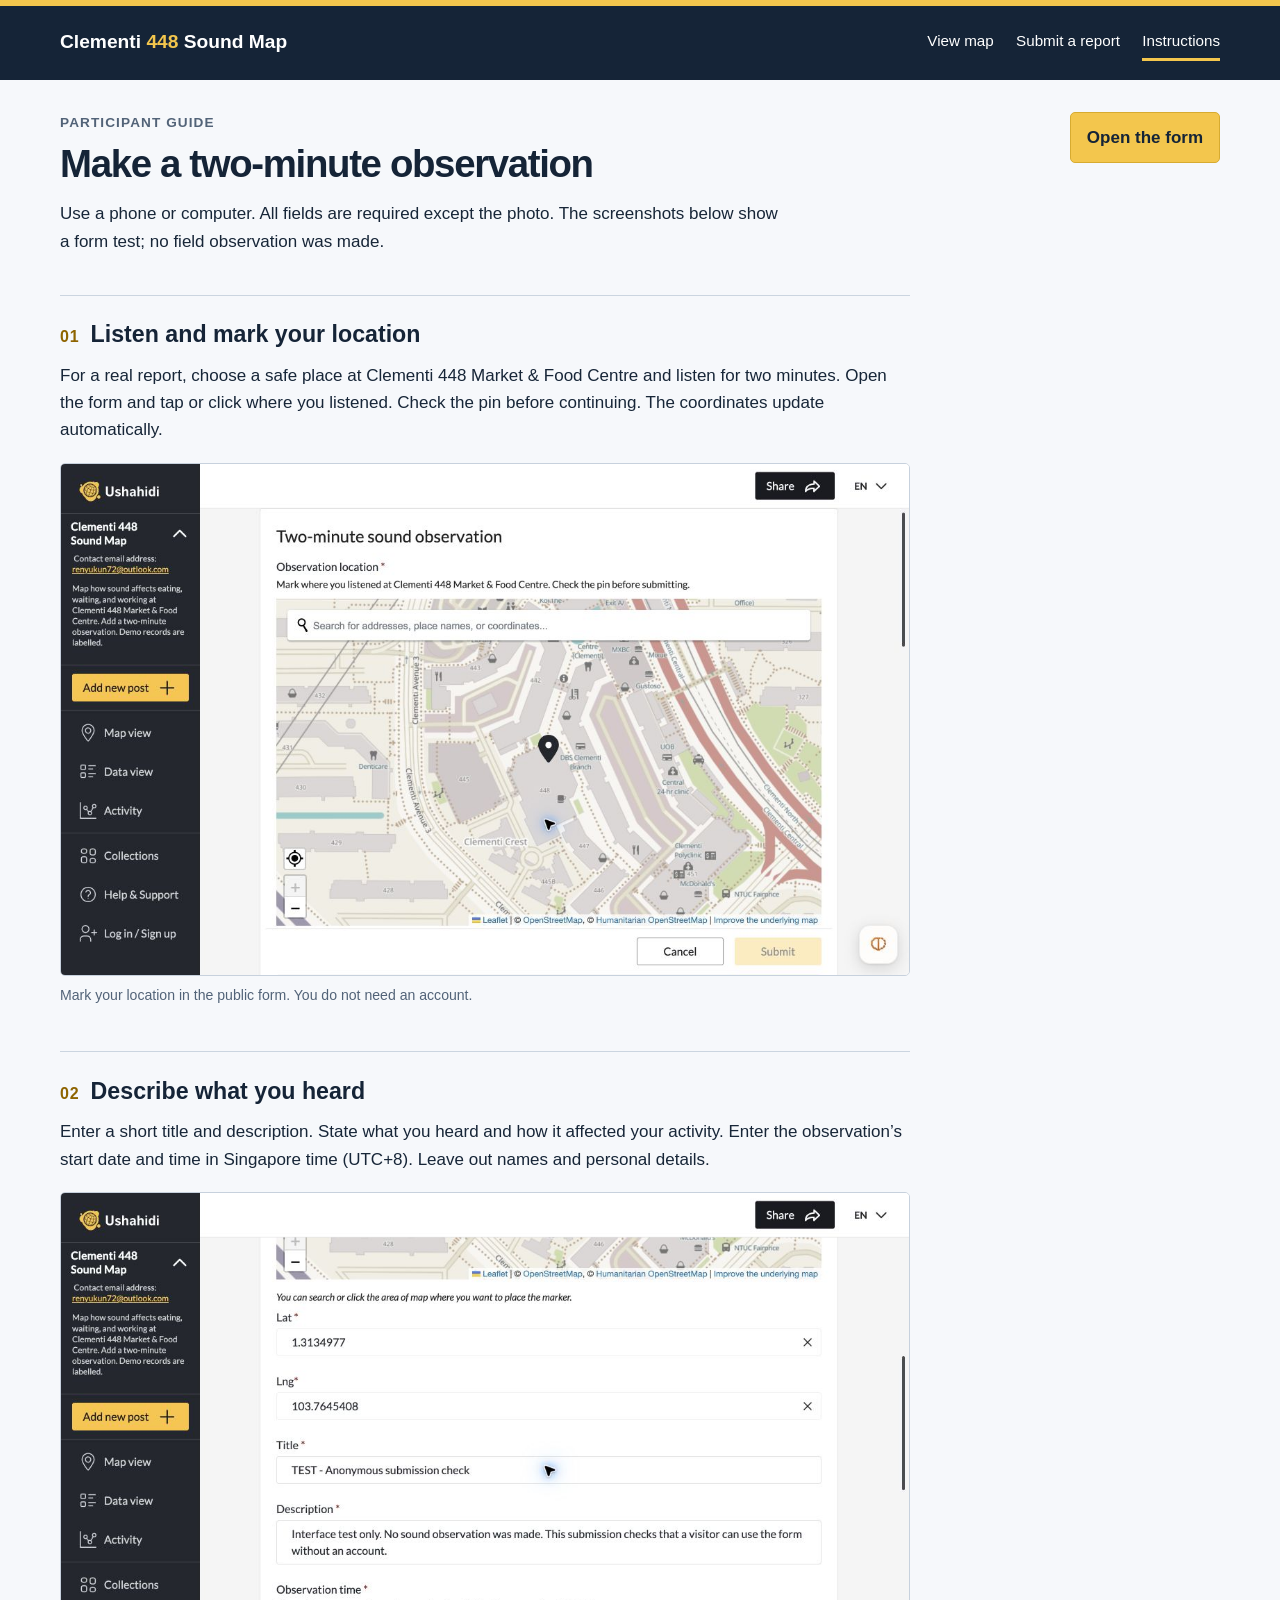
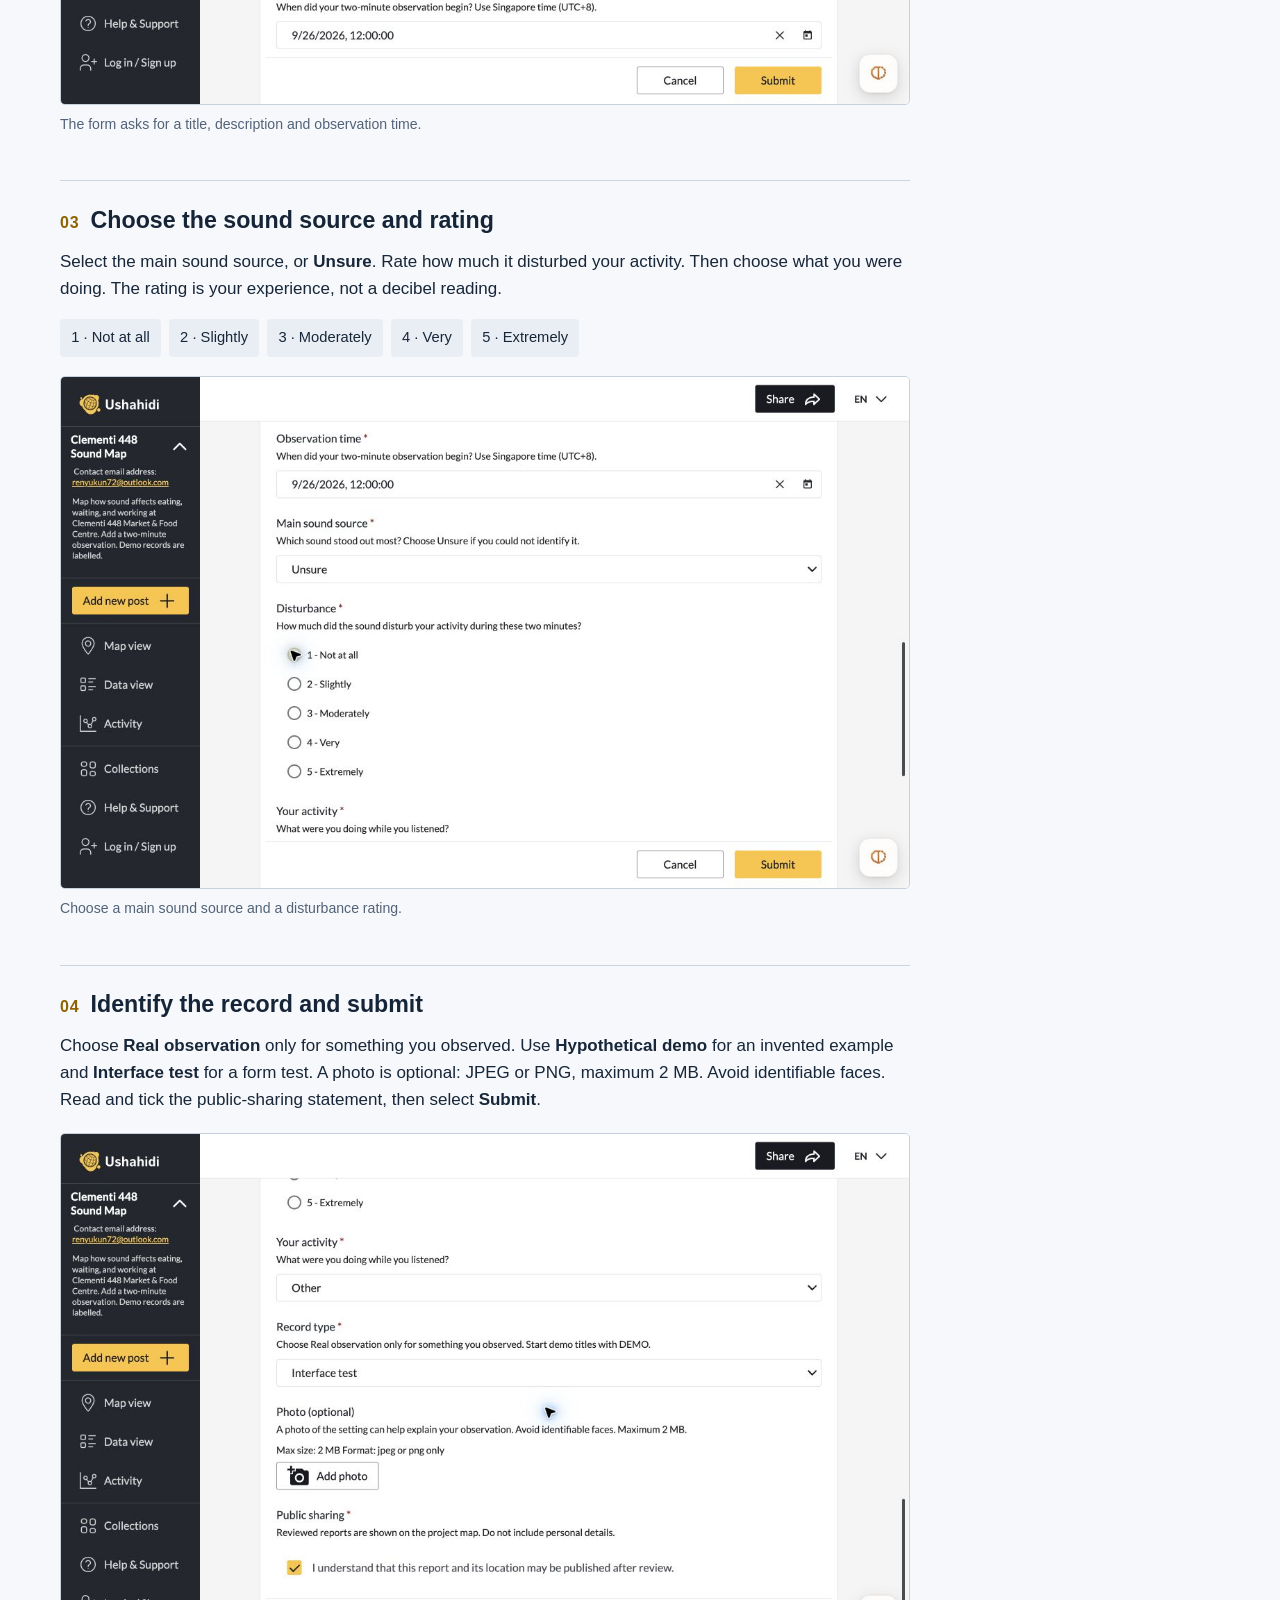
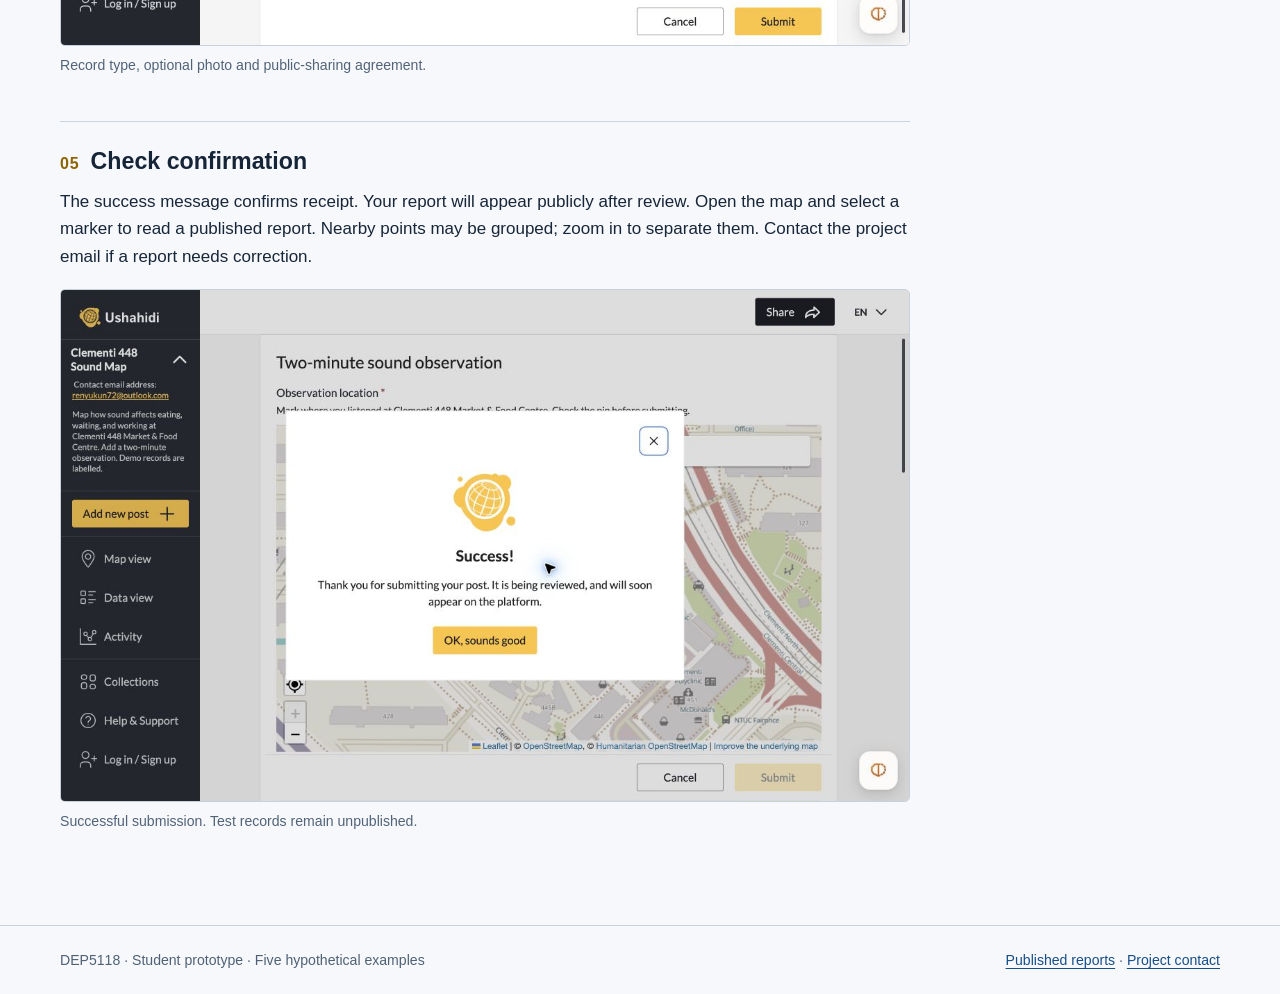
==== guide.html @ f9ee1624 "Add Clementi 448 sound-map prototype" ====
<!doctype html>
<html lang="en"><head><meta charset="utf-8"><meta name="viewport" content="width=device-width,initial-scale=1"><meta name="description" content="Report how sound affects eating, waiting and working at Clementi 448 Market & Food Centre. A student prototype with five labelled hypothetical examples."><title>Instructions | Clementi 448 Sound Map</title><link rel="stylesheet" href="styles.css"></head><body><a class="skip" href="#main">Skip to content</a><header><div class="wrap"><a class="brand" href="index.html">Clementi <span>448</span> Sound Map</a><nav aria-label="Main navigation"><a href="index.html">View map</a><a href="submit.html">Submit a report</a><a href="guide.html" aria-current="page">Instructions</a></nav></div></header><main class="wrap" id="main"><div class="intro"><div><p class="eyebrow">Participant guide</p><h1>Make a two-minute observation</h1><p>Use a phone or computer. All fields are required except the photo. The screenshots below show a form test; no field observation was made.</p></div><a class="button" href="submit.html">Open the form</a></div><div class="prose"><section class="guide-step"><h2><span class="number">01</span>Listen and mark your location</h2><p>For a real report, choose a safe place at Clementi 448 Market &amp; Food Centre and listen for two minutes. Open the form and tap or click where you listened. Check the pin before continuing. The coordinates update automatically.</p><figure><img src="assets/01-public-form-location.png" alt="Mark your location in the public form. You do not need an account." loading="lazy" width="1221" height="780"><figcaption>Mark your location in the public form. You do not need an account.</figcaption></figure></section><section class="guide-step"><h2><span class="number">02</span>Describe what you heard</h2><p>Enter a short title and description. State what you heard and how it affected your activity. Enter the observation’s start date and time in Singapore time (UTC+8). Leave out names and personal details.</p><figure><img src="assets/02-public-form-details.png" alt="The form asks for a title, description and observation time." loading="lazy" width="1221" height="780"><figcaption>The form asks for a title, description and observation time.</figcaption></figure></section><section class="guide-step"><h2><span class="number">03</span>Choose the sound source and rating</h2><p>Select the main sound source, or <strong>Unsure</strong>. Rate how much it disturbed your activity. Then choose what you were doing. The rating is your experience, not a decibel reading.</p><ul class="scale"><li>1 · Not at all</li><li>2 · Slightly</li><li>3 · Moderately</li><li>4 · Very</li><li>5 · Extremely</li></ul><figure><img src="assets/03-public-form-rating.png" alt="Choose a main sound source and a disturbance rating." loading="lazy" width="1221" height="780"><figcaption>Choose a main sound source and a disturbance rating.</figcaption></figure></section><section class="guide-step"><h2><span class="number">04</span>Identify the record and submit</h2><p>Choose <strong>Real observation</strong> only for something you observed. Use <strong>Hypothetical demo</strong> for an invented example and <strong>Interface test</strong> for a form test. A photo is optional: JPEG or PNG, maximum 2 MB. Avoid identifiable faces. Read and tick the public-sharing statement, then select <strong>Submit</strong>.</p><figure><img src="assets/04-public-form-submit.png" alt="Record type, optional photo and public-sharing agreement." loading="lazy" width="1221" height="780"><figcaption>Record type, optional photo and public-sharing agreement.</figcaption></figure></section><section class="guide-step"><h2><span class="number">05</span>Check confirmation</h2><p>The success message confirms receipt. Your report will appear publicly after review. Open the map and select a marker to read a published report. Nearby points may be grouped; zoom in to separate them. Contact the project email if a report needs correction.</p><figure><img src="assets/05-public-submission-success.png" alt="Successful submission. Test records remain unpublished." loading="lazy" width="1221" height="780"><figcaption>Successful submission. Test records remain unpublished.</figcaption></figure></section></div></main><footer><div class="wrap"><p>DEP5118 · Student prototype · Five hypothetical examples</p><p><a href="https://clementi448-sound-map.ushahidi.io/feed">Published reports</a> · <a href="mailto:renyukun72@outlook.com">Project contact</a></p></div></footer></body></html>
---- styles.css ----
*{box-sizing:border-box}html{scroll-behavior:smooth}body{margin:0;color:#172638;background:#f6f8fb;font:17px/1.6 -apple-system,BlinkMacSystemFont,"Segoe UI",sans-serif}a{color:#174e89;text-underline-offset:3px}a:hover{text-decoration-thickness:2px}a:focus-visible,button:focus-visible{outline:3px solid #1263b0;outline-offset:5px}.skip{position:absolute;left:-10000px}.skip:focus{left:1rem;top:1rem;background:white;padding:1rem;z-index:20}header{background:#152437;border-top:6px solid #f3c64d;color:#fff}header .wrap{display:flex;align-items:center;justify-content:space-between;gap:1.5rem;padding:1.15rem 0}.brand{font-weight:750;font-size:1.2rem;color:white;text-decoration:none}.brand span{color:#f3c64d}nav{display:flex;gap:1.4rem;flex-wrap:wrap}nav a{color:white;font-size:.95rem;text-decoration:none;padding:.3rem 0}nav a[aria-current=page]{border-bottom:3px solid #f3c64d}.wrap{width:min(1160px,calc(100% - 40px));margin:auto}main{padding:2rem 0 3rem}h1,h2,h3{line-height:1.2;color:#152437}h1{font-size:clamp(1.8rem,3vw,2.65rem);letter-spacing:-.035em;margin:0 0 .8rem}h2{font-size:1.45rem;margin:0 0 .8rem}h3{font-size:1.12rem;margin:0 0 .6rem}p{margin:.6rem 0 1rem}.intro{display:flex;align-items:flex-start;justify-content:space-between;gap:2rem;margin-bottom:1.5rem}.intro p{max-width:720px}.eyebrow{font-size:.85rem;letter-spacing:.08em;text-transform:uppercase;font-weight:750;color:#526378;margin:0 0 .5rem}.button{display:inline-block;background:#f3c64d;color:#152437;font-weight:750;text-decoration:none;border:1px solid #d7ab30;border-radius:5px;padding:.7rem 1rem;white-space:nowrap}.button:hover{background:#ffda72}.notice{background:#fff5cf;border-left:5px solid #cf9617;padding:1rem 1.2rem;margin:1rem 0 1.5rem}.notice p{margin:0}.map-shell{border:1px solid #c8d3df;background:white;overflow:hidden;border-radius:6px}iframe{border:0;width:100%;display:block;background:#eef1f4}.map-frame{height:630px}.form-frame{height:820px}.frame-footer{padding:.75rem 1rem;border-top:1px solid #d9e0e8;font-size:.9rem}.frame-footer p{margin:0}.section{margin-top:2rem}.table-wrap{overflow:auto;background:white;border:1px solid #d0d9e3;border-radius:6px}table{border-collapse:collapse;width:100%;text-align:left;font-size:.93rem}caption{text-align:left;font-weight:700;padding:1rem}th{background:#eaf0f7;color:#203c59}th,td{padding:.8rem 1rem;border-bottom:1px solid #d8e0e8;vertical-align:top}tbody tr:last-child td{border-bottom:0}.small{font-size:.88rem;color:#506176}.prose{max-width:850px}.guide-step{border-top:1px solid #cbd5e0;padding:1.6rem 0}.guide-step h2{display:flex;gap:.7rem;align-items:baseline}.number{color:#8e6400;font-size:1rem;letter-spacing:.05em}figure{margin:1.2rem 0}figure img{display:block;width:100%;height:auto;border:1px solid #c7d1dd;border-radius:5px;background:white}figcaption{font-size:.88rem;color:#526378;margin-top:.5rem}.scale{display:flex;flex-wrap:wrap;gap:.5rem;list-style:none;padding:0}.scale li{background:#e9eef5;padding:.45rem .7rem;border-radius:4px;font-size:.92rem}footer{border-top:1px solid #c8d3df;padding:1.4rem 0;color:#506176;font-size:.88rem}footer .wrap{display:flex;flex-wrap:wrap;gap:1rem;justify-content:space-between}footer p{margin:0}ul{padding-left:1.2rem}@media(max-width:700px){header .wrap{align-items:flex-start;flex-direction:column;gap:.6rem}nav{gap:1.2rem}.wrap{width:calc(100% - 28px)}main{padding-top:1.5rem}.intro{display:block}.intro .button{margin-bottom:.3rem}.map-frame{height:620px}.form-frame{height:760px}.notice{padding:.8rem 1rem}th,td{padding:.7rem .8rem}footer .wrap{display:block}footer p{margin-bottom:.5rem}}
#demo-map{background:#e4ebf1;z-index:0}.report-pin{display:flex!important;align-items:center;justify-content:center;background:#172638;color:white;border:2px solid white;border-radius:50%;box-shadow:0 2px 5px #0005;font-size:15px;font-weight:750}.report-pin:focus-visible{outline:4px solid #f3c64d;outline-offset:3px}.leaflet-popup-content{font-size:14px;line-height:1.5}.leaflet-popup-content h3{font-size:17px}.leaflet-popup-content p{margin:.65rem 0}.map-error{padding:.5rem 1rem}.leaflet-control-attribution{font-size:12px!important}
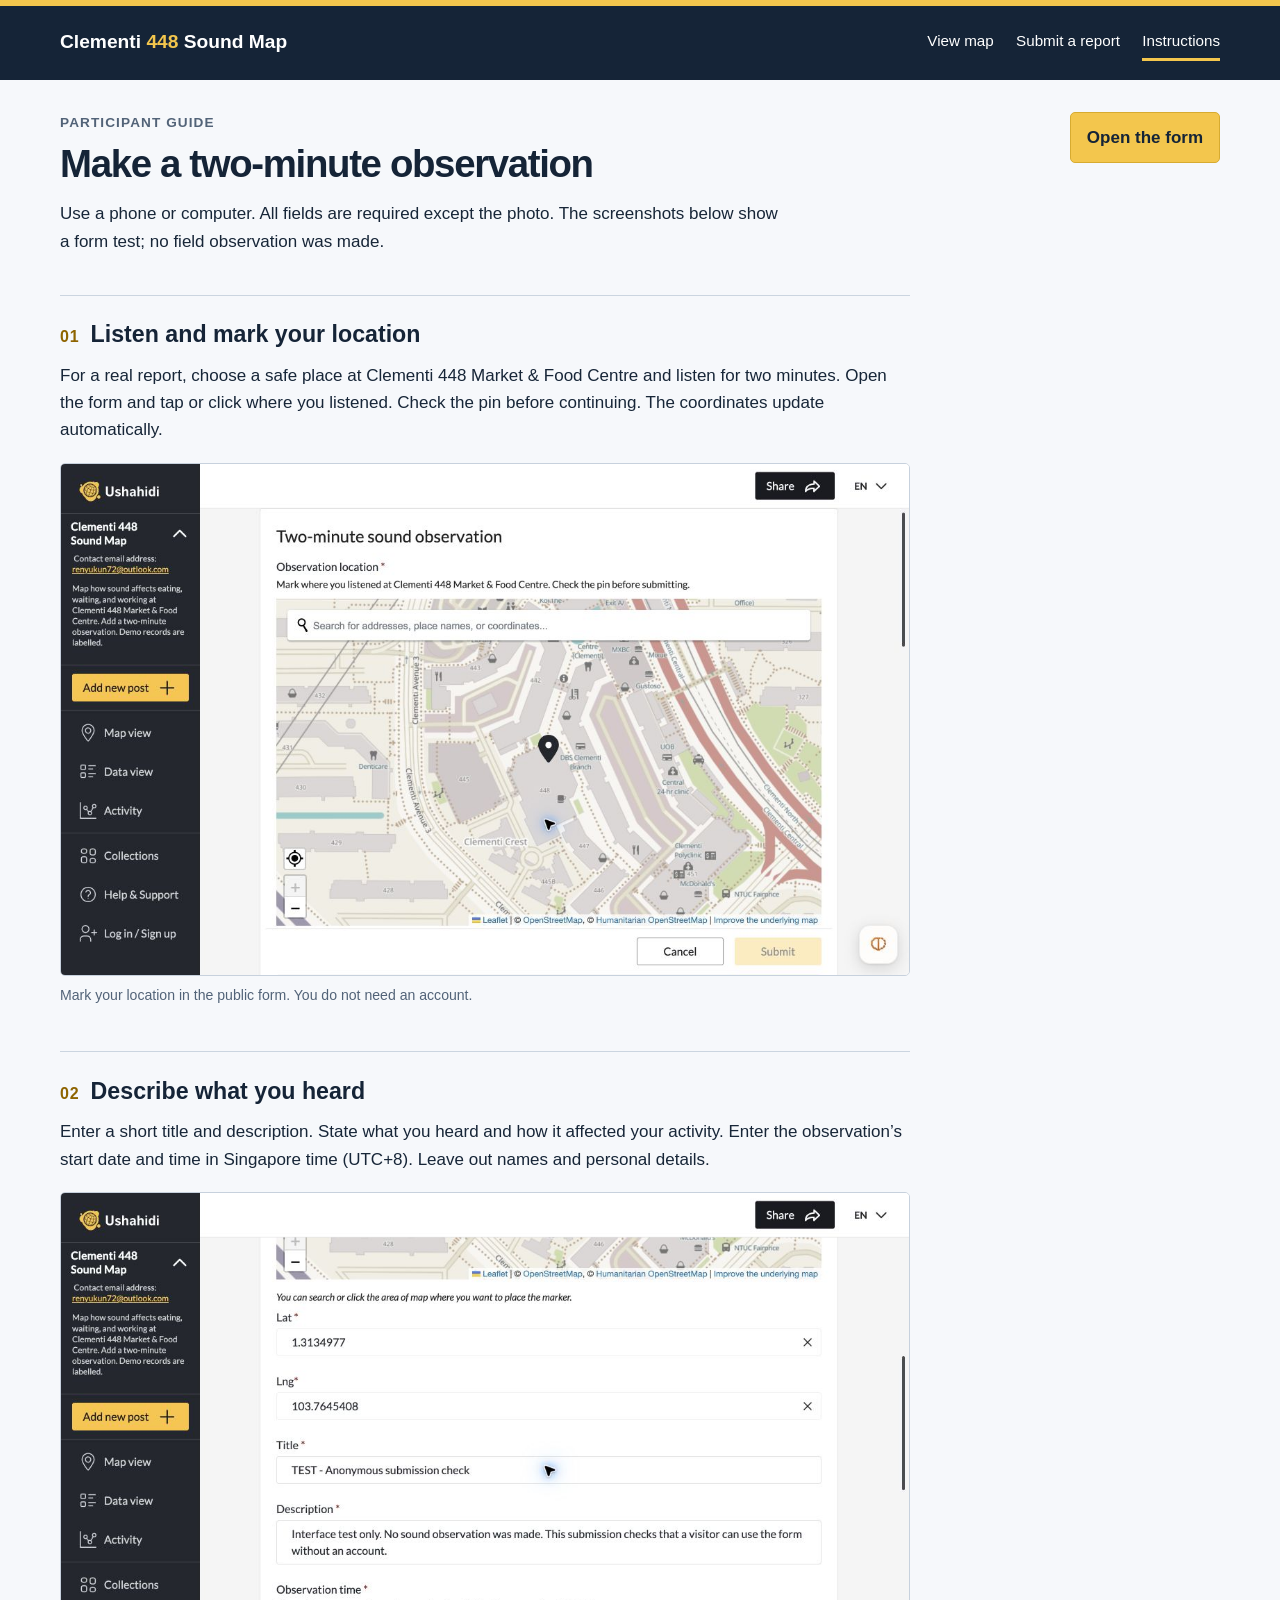
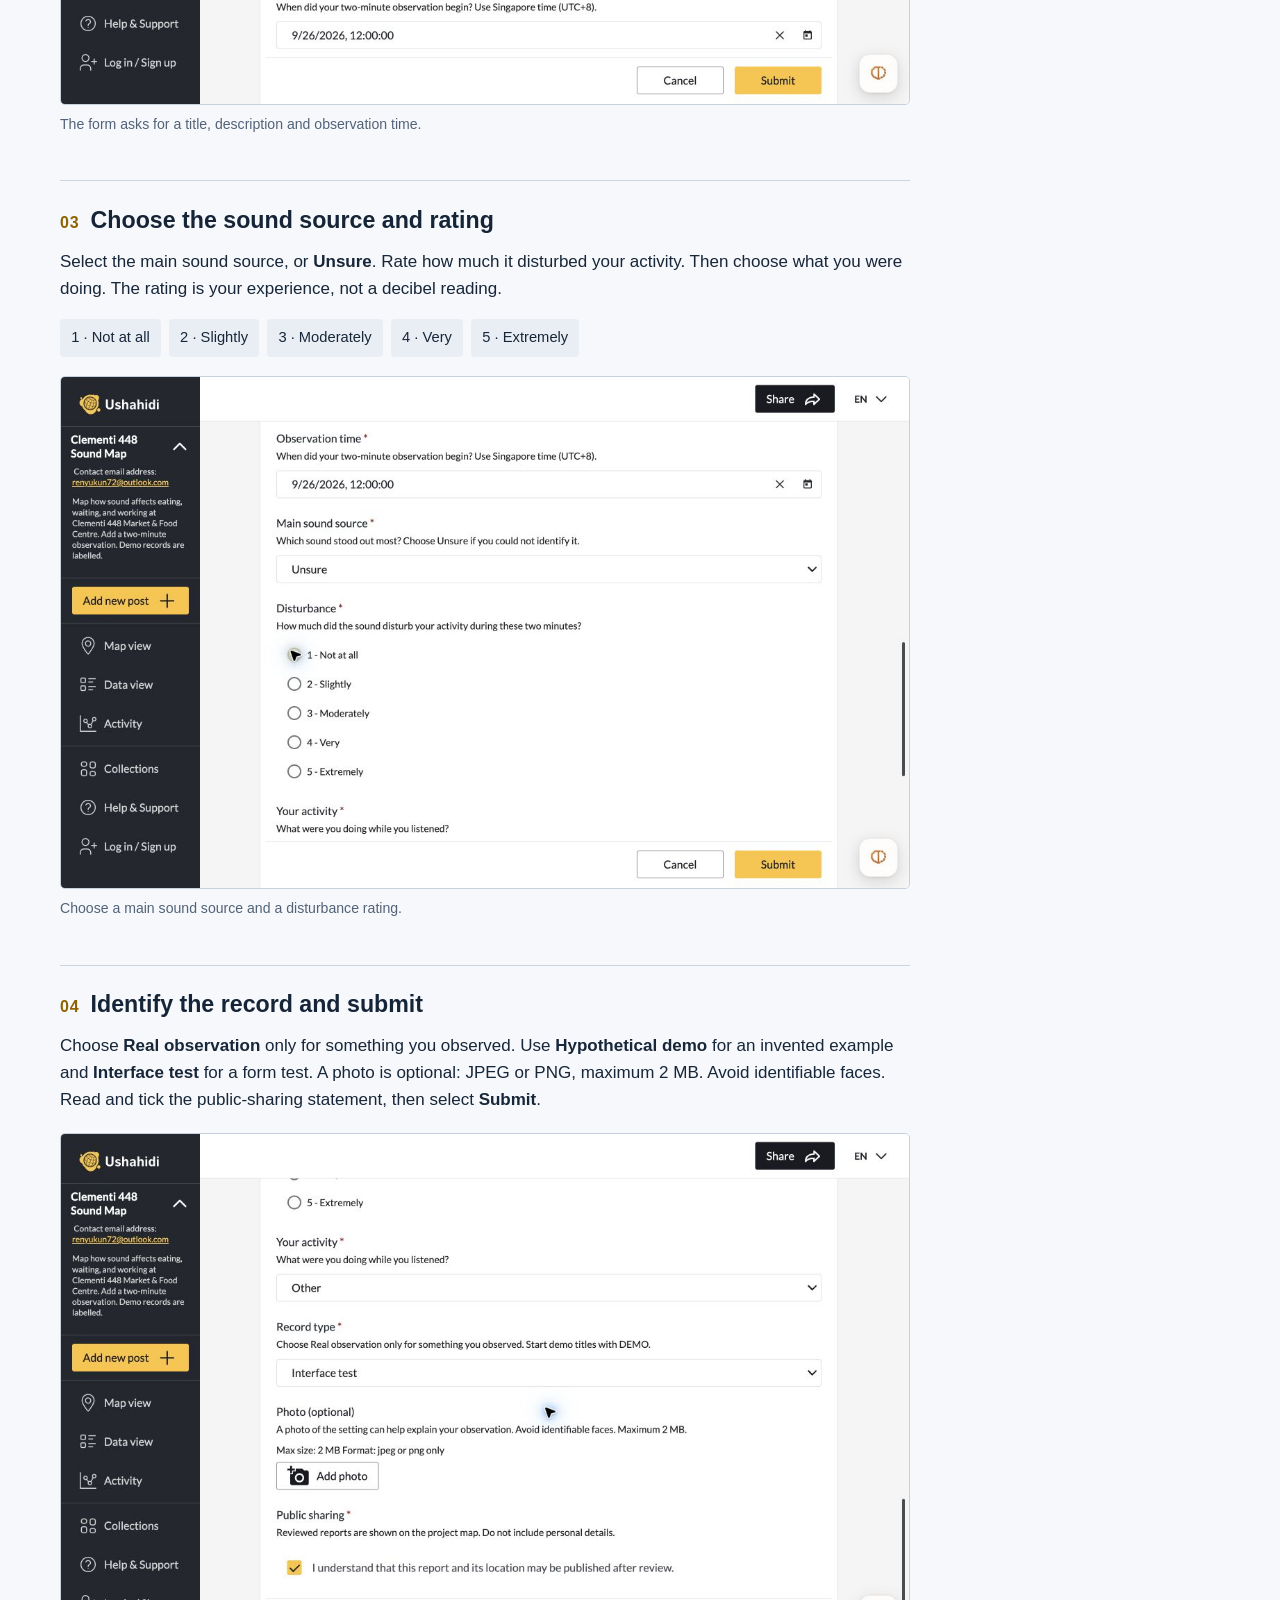
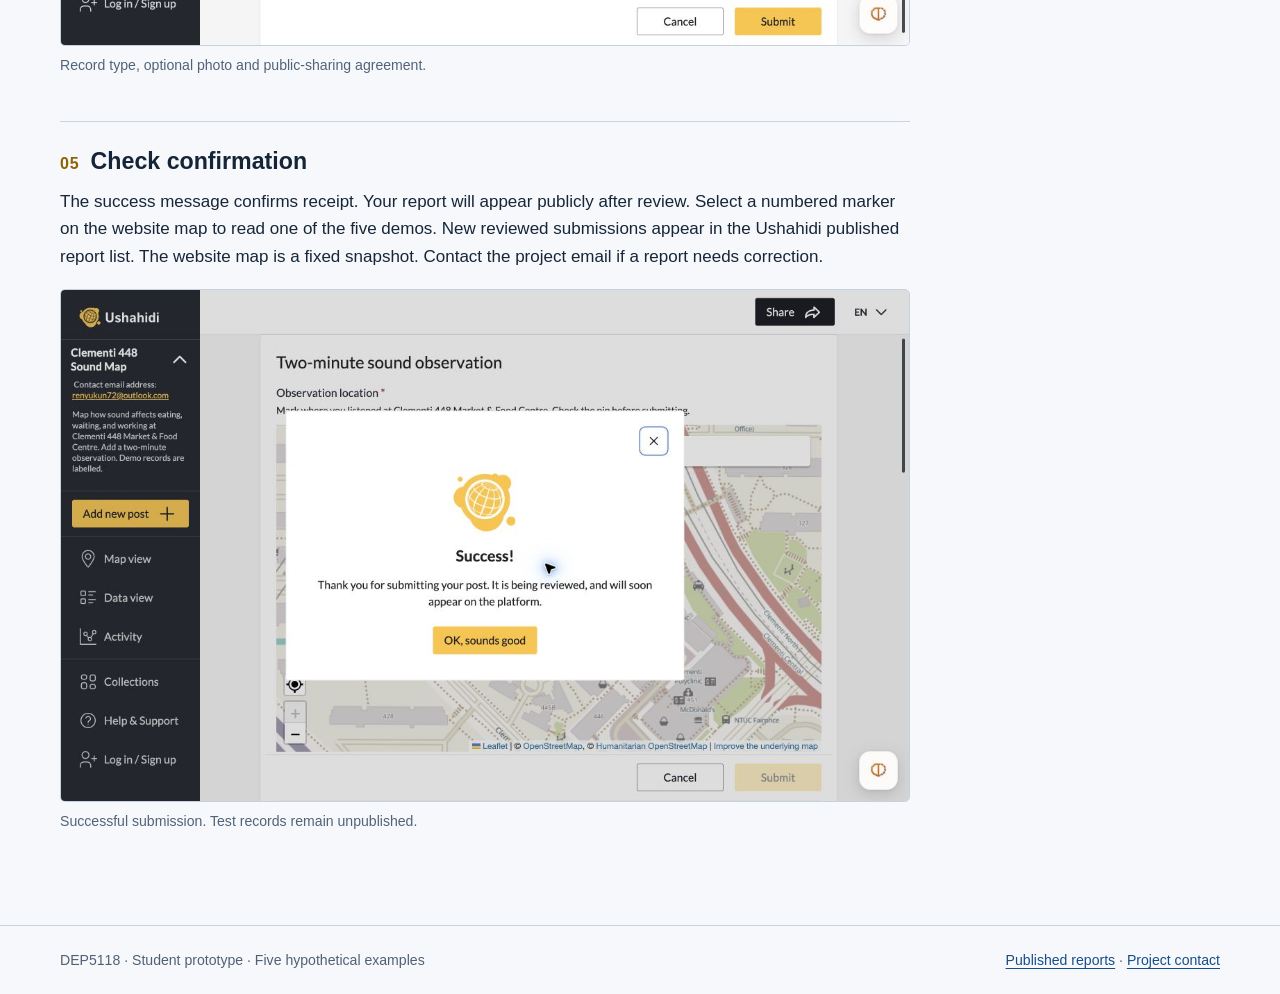
==== commit b5191449: "Clarify demonstration map and reviewed submissions" ====
--- a/guide.html
+++ b/guide.html
@@ -1,2 +1,2 @@
 <!doctype html>
-<html lang="en"><head><meta charset="utf-8"><meta name="viewport" content="width=device-width,initial-scale=1"><meta name="description" content="Report how sound affects eating, waiting and working at Clementi 448 Market & Food Centre. A student prototype with five labelled hypothetical examples."><title>Instructions | Clementi 448 Sound Map</title><link rel="stylesheet" href="styles.css"></head><body><a class="skip" href="#main">Skip to content</a><header><div class="wrap"><a class="brand" href="index.html">Clementi <span>448</span> Sound Map</a><nav aria-label="Main navigation"><a href="index.html">View map</a><a href="submit.html">Submit a report</a><a href="guide.html" aria-current="page">Instructions</a></nav></div></header><main class="wrap" id="main"><div class="intro"><div><p class="eyebrow">Participant guide</p><h1>Make a two-minute observation</h1><p>Use a phone or computer. All fields are required except the photo. The screenshots below show a form test; no field observation was made.</p></div><a class="button" href="submit.html">Open the form</a></div><div class="prose"><section class="guide-step"><h2><span class="number">01</span>Listen and mark your location</h2><p>For a real report, choose a safe place at Clementi 448 Market &amp; Food Centre and listen for two minutes. Open the form and tap or click where you listened. Check the pin before continuing. The coordinates update automatically.</p><figure><img src="assets/01-public-form-location.png" alt="Mark your location in the public form. You do not need an account." loading="lazy" width="1221" height="780"><figcaption>Mark your location in the public form. You do not need an account.</figcaption></figure></section><section class="guide-step"><h2><span class="number">02</span>Describe what you heard</h2><p>Enter a short title and description. State what you heard and how it affected your activity. Enter the observation’s start date and time in Singapore time (UTC+8). Leave out names and personal details.</p><figure><img src="assets/02-public-form-details.png" alt="The form asks for a title, description and observation time." loading="lazy" width="1221" height="780"><figcaption>The form asks for a title, description and observation time.</figcaption></figure></section><section class="guide-step"><h2><span class="number">03</span>Choose the sound source and rating</h2><p>Select the main sound source, or <strong>Unsure</strong>. Rate how much it disturbed your activity. Then choose what you were doing. The rating is your experience, not a decibel reading.</p><ul class="scale"><li>1 · Not at all</li><li>2 · Slightly</li><li>3 · Moderately</li><li>4 · Very</li><li>5 · Extremely</li></ul><figure><img src="assets/03-public-form-rating.png" alt="Choose a main sound source and a disturbance rating." loading="lazy" width="1221" height="780"><figcaption>Choose a main sound source and a disturbance rating.</figcaption></figure></section><section class="guide-step"><h2><span class="number">04</span>Identify the record and submit</h2><p>Choose <strong>Real observation</strong> only for something you observed. Use <strong>Hypothetical demo</strong> for an invented example and <strong>Interface test</strong> for a form test. A photo is optional: JPEG or PNG, maximum 2 MB. Avoid identifiable faces. Read and tick the public-sharing statement, then select <strong>Submit</strong>.</p><figure><img src="assets/04-public-form-submit.png" alt="Record type, optional photo and public-sharing agreement." loading="lazy" width="1221" height="780"><figcaption>Record type, optional photo and public-sharing agreement.</figcaption></figure></section><section class="guide-step"><h2><span class="number">05</span>Check confirmation</h2><p>The success message confirms receipt. Your report will appear publicly after review. Open the map and select a marker to read a published report. Nearby points may be grouped; zoom in to separate them. Contact the project email if a report needs correction.</p><figure><img src="assets/05-public-submission-success.png" alt="Successful submission. Test records remain unpublished." loading="lazy" width="1221" height="780"><figcaption>Successful submission. Test records remain unpublished.</figcaption></figure></section></div></main><footer><div class="wrap"><p>DEP5118 · Student prototype · Five hypothetical examples</p><p><a href="https://clementi448-sound-map.ushahidi.io/feed">Published reports</a> · <a href="mailto:renyukun72@outlook.com">Project contact</a></p></div></footer></body></html>+<html lang="en"><head><meta charset="utf-8"><meta name="viewport" content="width=device-width,initial-scale=1"><meta name="description" content="Report how sound affects eating, waiting and working at Clementi 448 Market & Food Centre. A student prototype with five labelled hypothetical examples."><title>Instructions | Clementi 448 Sound Map</title><link rel="stylesheet" href="styles.css"></head><body><a class="skip" href="#main">Skip to content</a><header><div class="wrap"><a class="brand" href="index.html">Clementi <span>448</span> Sound Map</a><nav aria-label="Main navigation"><a href="index.html">View map</a><a href="submit.html">Submit a report</a><a href="guide.html" aria-current="page">Instructions</a></nav></div></header><main class="wrap" id="main"><div class="intro"><div><p class="eyebrow">Participant guide</p><h1>Make a two-minute observation</h1><p>Use a phone or computer. All fields are required except the photo. The screenshots below show a form test; no field observation was made.</p></div><a class="button" href="submit.html">Open the form</a></div><div class="prose"><section class="guide-step"><h2><span class="number">01</span>Listen and mark your location</h2><p>For a real report, choose a safe place at Clementi 448 Market &amp; Food Centre and listen for two minutes. Open the form and tap or click where you listened. Check the pin before continuing. The coordinates update automatically.</p><figure><img src="assets/01-public-form-location.png" alt="Mark your location in the public form. You do not need an account." loading="lazy" width="1221" height="780"><figcaption>Mark your location in the public form. You do not need an account.</figcaption></figure></section><section class="guide-step"><h2><span class="number">02</span>Describe what you heard</h2><p>Enter a short title and description. State what you heard and how it affected your activity. Enter the observation’s start date and time in Singapore time (UTC+8). Leave out names and personal details.</p><figure><img src="assets/02-public-form-details.png" alt="The form asks for a title, description and observation time." loading="lazy" width="1221" height="780"><figcaption>The form asks for a title, description and observation time.</figcaption></figure></section><section class="guide-step"><h2><span class="number">03</span>Choose the sound source and rating</h2><p>Select the main sound source, or <strong>Unsure</strong>. Rate how much it disturbed your activity. Then choose what you were doing. The rating is your experience, not a decibel reading.</p><ul class="scale"><li>1 · Not at all</li><li>2 · Slightly</li><li>3 · Moderately</li><li>4 · Very</li><li>5 · Extremely</li></ul><figure><img src="assets/03-public-form-rating.png" alt="Choose a main sound source and a disturbance rating." loading="lazy" width="1221" height="780"><figcaption>Choose a main sound source and a disturbance rating.</figcaption></figure></section><section class="guide-step"><h2><span class="number">04</span>Identify the record and submit</h2><p>Choose <strong>Real observation</strong> only for something you observed. Use <strong>Hypothetical demo</strong> for an invented example and <strong>Interface test</strong> for a form test. A photo is optional: JPEG or PNG, maximum 2 MB. Avoid identifiable faces. Read and tick the public-sharing statement, then select <strong>Submit</strong>.</p><figure><img src="assets/04-public-form-submit.png" alt="Record type, optional photo and public-sharing agreement." loading="lazy" width="1221" height="780"><figcaption>Record type, optional photo and public-sharing agreement.</figcaption></figure></section><section class="guide-step"><h2><span class="number">05</span>Check confirmation</h2><p>The success message confirms receipt. Your report will appear publicly after review. Select a numbered marker on the website map to read one of the five demos. New reviewed submissions appear in the Ushahidi published report list. The website map is a fixed snapshot. Contact the project email if a report needs correction.</p><figure><img src="assets/05-public-submission-success.png" alt="Successful submission. Test records remain unpublished." loading="lazy" width="1221" height="780"><figcaption>Successful submission. Test records remain unpublished.</figcaption></figure></section></div></main><footer><div class="wrap"><p>DEP5118 · Student prototype · Five hypothetical examples</p><p><a href="https://clementi448-sound-map.ushahidi.io/feed">Published reports</a> · <a href="mailto:renyukun72@outlook.com">Project contact</a></p></div></footer></body></html>
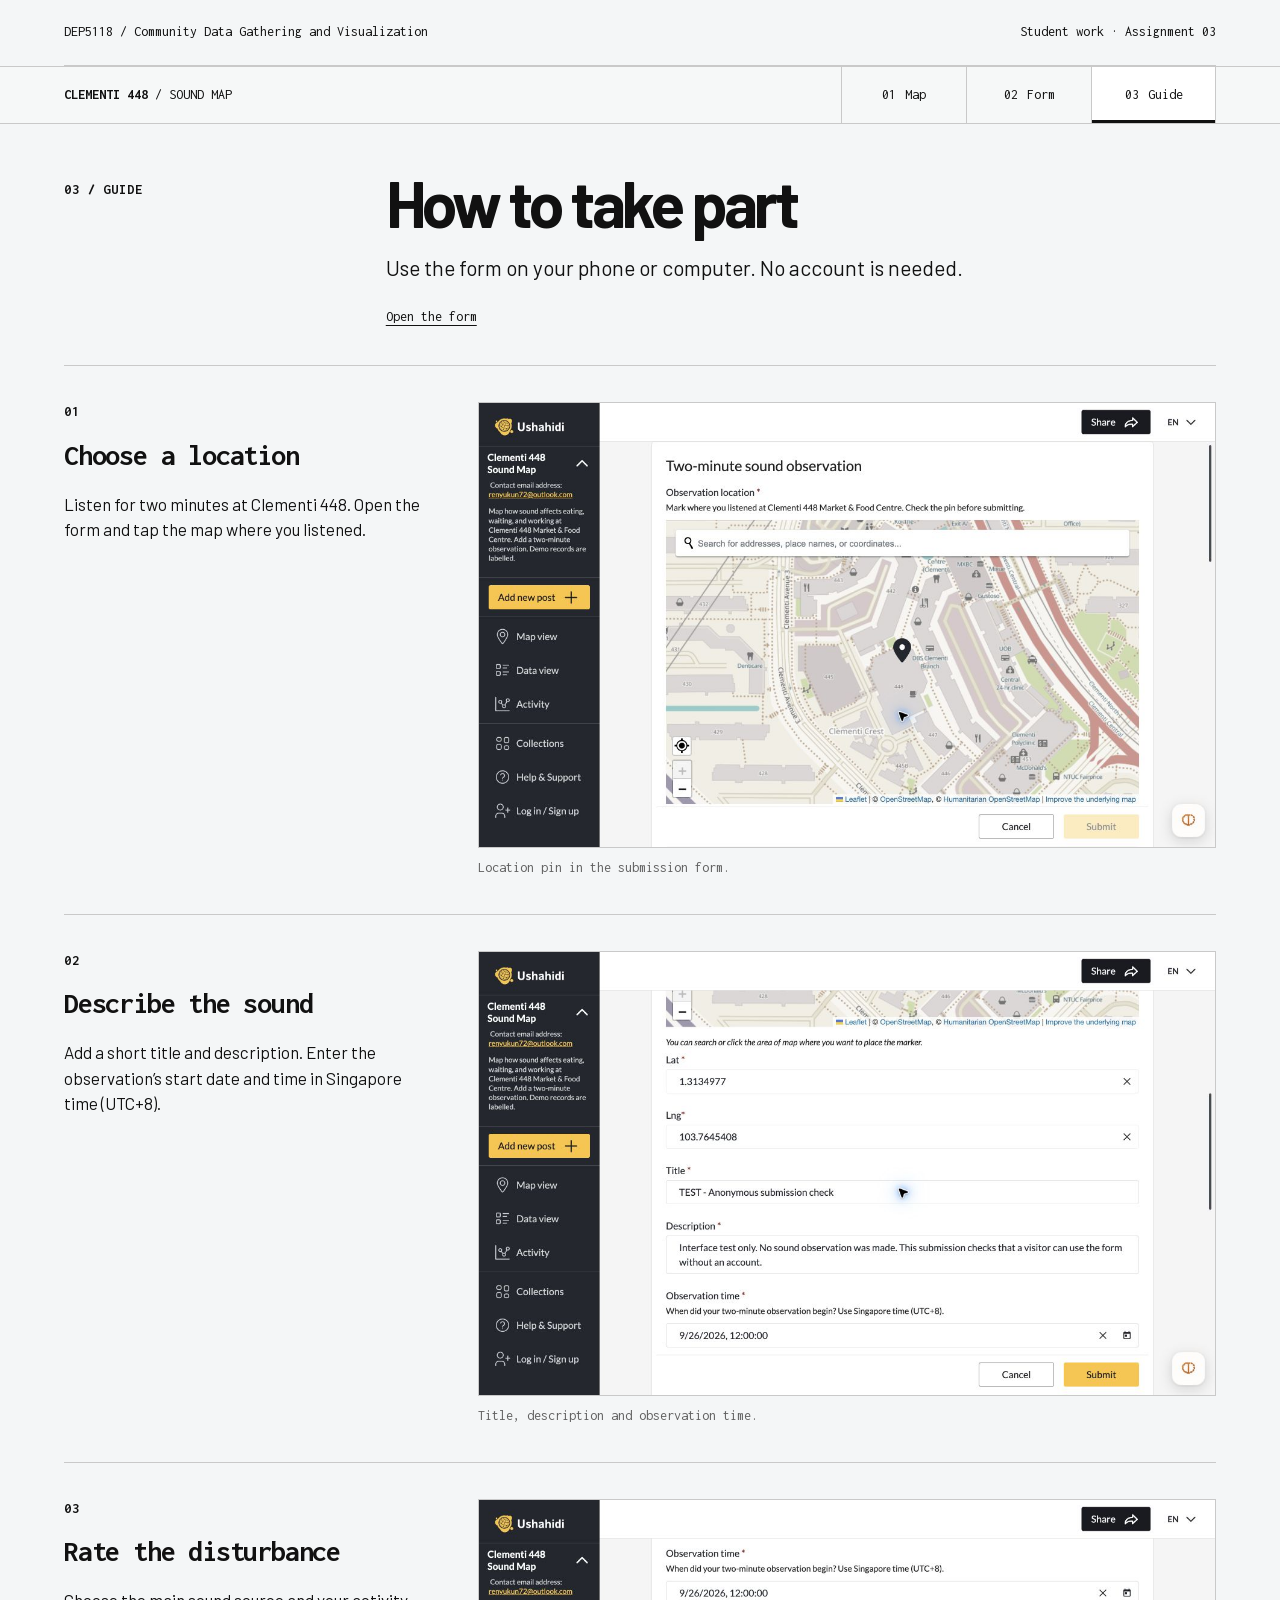
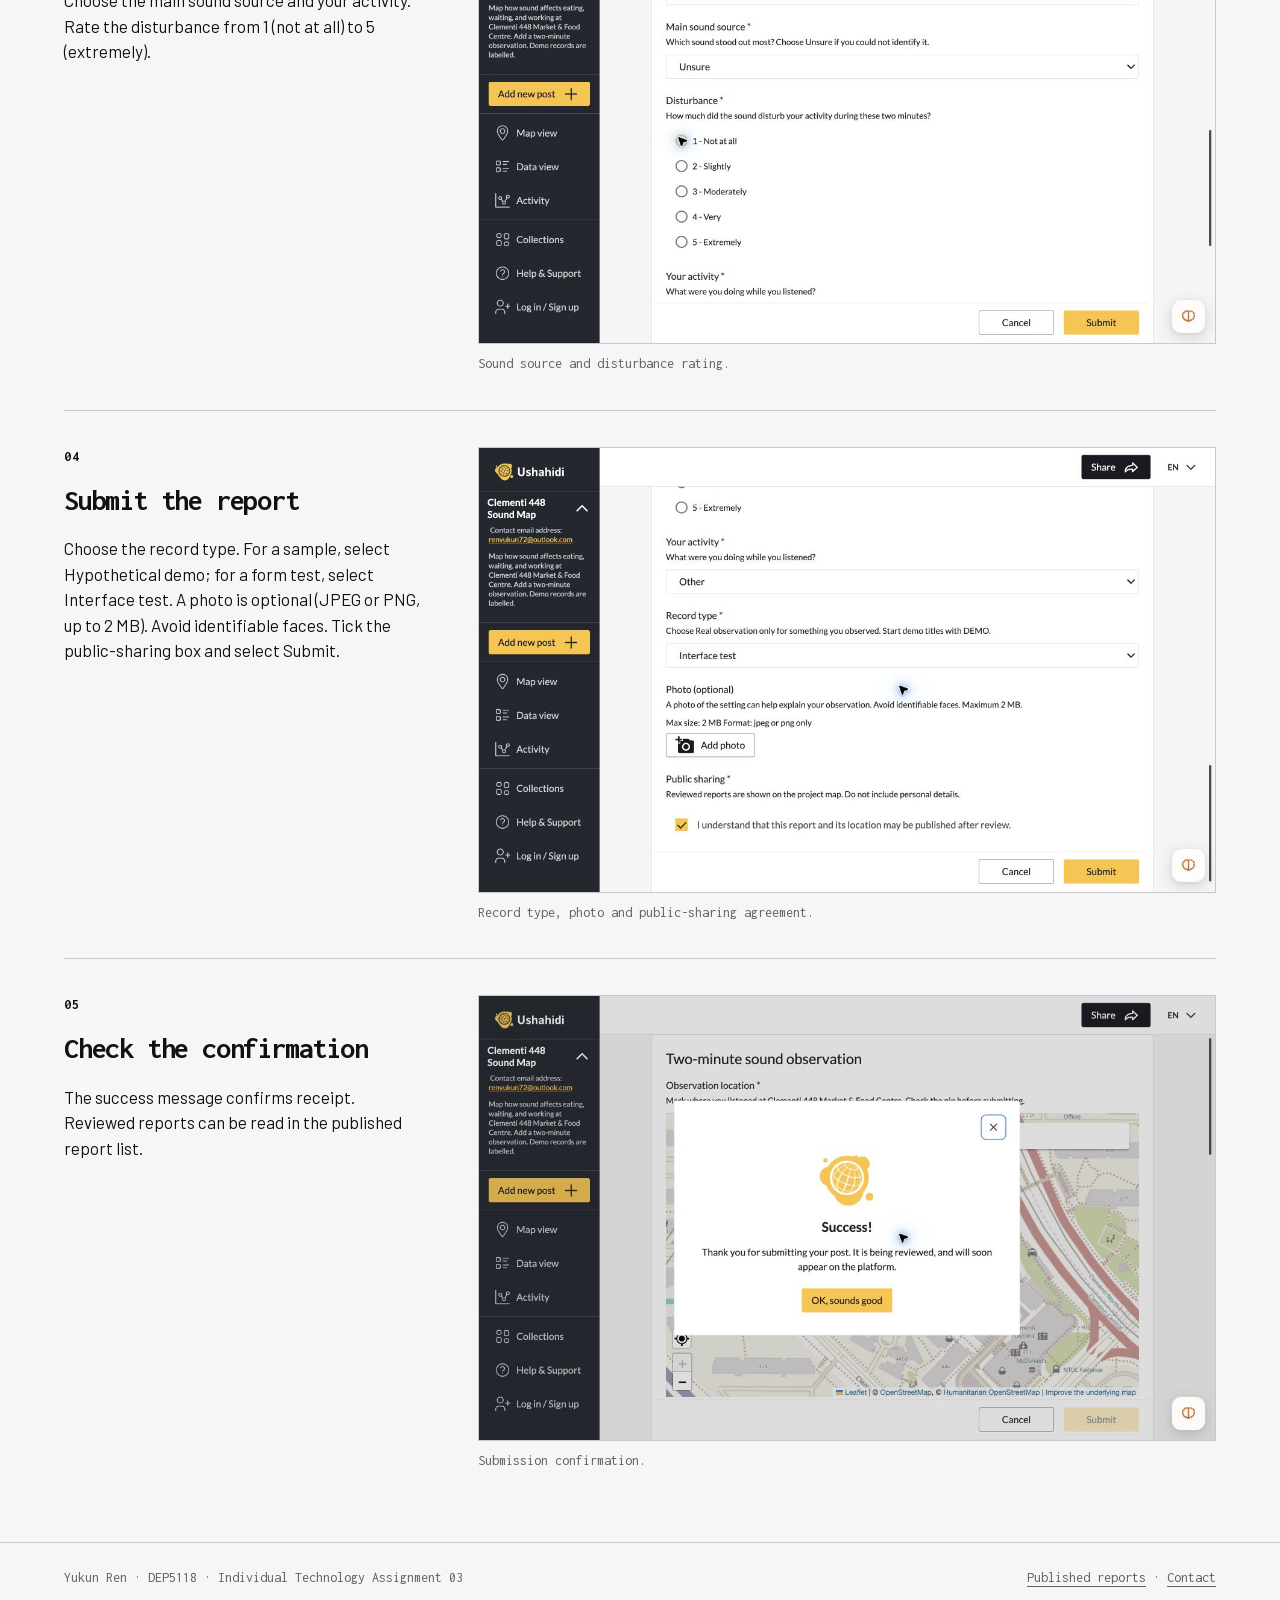
==== commit 71fd238a: "Match earlier assignment styles and simplify the copy" ====
--- a/guide.html
+++ b/guide.html
@@ -1,2 +1,14 @@
 <!doctype html>
-<html lang="en"><head><meta charset="utf-8"><meta name="viewport" content="width=device-width,initial-scale=1"><meta name="description" content="Report how sound affects eating, waiting and working at Clementi 448 Market & Food Centre. A student prototype with five labelled hypothetical examples."><title>Instructions | Clementi 448 Sound Map</title><link rel="stylesheet" href="styles.css"></head><body><a class="skip" href="#main">Skip to content</a><header><div class="wrap"><a class="brand" href="index.html">Clementi <span>448</span> Sound Map</a><nav aria-label="Main navigation"><a href="index.html">View map</a><a href="submit.html">Submit a report</a><a href="guide.html" aria-current="page">Instructions</a></nav></div></header><main class="wrap" id="main"><div class="intro"><div><p class="eyebrow">Participant guide</p><h1>Make a two-minute observation</h1><p>Use a phone or computer. All fields are required except the photo. The screenshots below show a form test; no field observation was made.</p></div><a class="button" href="submit.html">Open the form</a></div><div class="prose"><section class="guide-step"><h2><span class="number">01</span>Listen and mark your location</h2><p>For a real report, choose a safe place at Clementi 448 Market &amp; Food Centre and listen for two minutes. Open the form and tap or click where you listened. Check the pin before continuing. The coordinates update automatically.</p><figure><img src="assets/01-public-form-location.png" alt="Mark your location in the public form. You do not need an account." loading="lazy" width="1221" height="780"><figcaption>Mark your location in the public form. You do not need an account.</figcaption></figure></section><section class="guide-step"><h2><span class="number">02</span>Describe what you heard</h2><p>Enter a short title and description. State what you heard and how it affected your activity. Enter the observation’s start date and time in Singapore time (UTC+8). Leave out names and personal details.</p><figure><img src="assets/02-public-form-details.png" alt="The form asks for a title, description and observation time." loading="lazy" width="1221" height="780"><figcaption>The form asks for a title, description and observation time.</figcaption></figure></section><section class="guide-step"><h2><span class="number">03</span>Choose the sound source and rating</h2><p>Select the main sound source, or <strong>Unsure</strong>. Rate how much it disturbed your activity. Then choose what you were doing. The rating is your experience, not a decibel reading.</p><ul class="scale"><li>1 · Not at all</li><li>2 · Slightly</li><li>3 · Moderately</li><li>4 · Very</li><li>5 · Extremely</li></ul><figure><img src="assets/03-public-form-rating.png" alt="Choose a main sound source and a disturbance rating." loading="lazy" width="1221" height="780"><figcaption>Choose a main sound source and a disturbance rating.</figcaption></figure></section><section class="guide-step"><h2><span class="number">04</span>Identify the record and submit</h2><p>Choose <strong>Real observation</strong> only for something you observed. Use <strong>Hypothetical demo</strong> for an invented example and <strong>Interface test</strong> for a form test. A photo is optional: JPEG or PNG, maximum 2 MB. Avoid identifiable faces. Read and tick the public-sharing statement, then select <strong>Submit</strong>.</p><figure><img src="assets/04-public-form-submit.png" alt="Record type, optional photo and public-sharing agreement." loading="lazy" width="1221" height="780"><figcaption>Record type, optional photo and public-sharing agreement.</figcaption></figure></section><section class="guide-step"><h2><span class="number">05</span>Check confirmation</h2><p>The success message confirms receipt. Your report will appear publicly after review. Select a numbered marker on the website map to read one of the five demos. New reviewed submissions appear in the Ushahidi published report list. The website map is a fixed snapshot. Contact the project email if a report needs correction.</p><figure><img src="assets/05-public-submission-success.png" alt="Successful submission. Test records remain unpublished." loading="lazy" width="1221" height="780"><figcaption>Successful submission. Test records remain unpublished.</figcaption></figure></section></div></main><footer><div class="wrap"><p>DEP5118 · Student prototype · Five hypothetical examples</p><p><a href="https://clementi448-sound-map.ushahidi.io/feed">Published reports</a> · <a href="mailto:renyukun72@outlook.com">Project contact</a></p></div></footer></body></html>+<html lang="en">
+<head>
+<meta charset="utf-8"><meta name="viewport" content="width=device-width, initial-scale=1">
+<meta name="description" content="Two-minute sound observations at Clementi 448 Market &amp; Food Centre.">
+<title>Participant guide | Clementi 448</title><link rel="icon" href="data:,">
+<link rel="preload" href="fonts/Barlow-Bold-latin.woff2" as="font" type="font/woff2" crossorigin>
+<link rel="stylesheet" href="styles.css?v=2">
+</head>
+<body><a class="skip-link" href="#main">Skip to content</a>
+<header id="top"><div class="course-line page-width"><span>DEP5118 <span class="course-name">/ Community Data Gathering and Visualization</span></span><span>Student work · Assignment 03</span></div></header><nav class="project-nav" aria-label="Project pages"><div class="nav-inner page-width"><a class="wordmark" href="index.html">CLEMENTI 448 <span>/ SOUND MAP</span></a><div class="page-links"><a href="index.html"><span>01</span> Map</a><a href="submit.html"><span>02</span> Form</a><a href="guide.html" aria-current="page"><span>03</span> Guide</a></div></div></nav>
+<main id="main" class="page-width"><div class="page-intro"><p class="category">03 / Guide</p><div><h1>How to take part</h1><p class="standfirst">Use the form on your phone or computer. No account is needed.</p><a class="text-link" href="submit.html">Open the form</a></div></div><div class="guide"><section class="guide-step"><div class="step-copy"><p class="category">01</p><h2>Choose a location</h2><p>Listen for two minutes at Clementi 448. Open the form and tap the map where you listened.</p></div><figure><img src="assets/01-public-form-location.png" alt="Location pin in the submission form." width="1221" height="780" loading="lazy"><figcaption>Location pin in the submission form.</figcaption></figure></section><section class="guide-step"><div class="step-copy"><p class="category">02</p><h2>Describe the sound</h2><p>Add a short title and description. Enter the observation’s start date and time in Singapore time (UTC+8).</p></div><figure><img src="assets/02-public-form-details.png" alt="Title, description and observation time." width="1221" height="780" loading="lazy"><figcaption>Title, description and observation time.</figcaption></figure></section><section class="guide-step"><div class="step-copy"><p class="category">03</p><h2>Rate the disturbance</h2><p>Choose the main sound source and your activity. Rate the disturbance from 1 (not at all) to 5 (extremely).</p></div><figure><img src="assets/03-public-form-rating.png" alt="Sound source and disturbance rating." width="1221" height="780" loading="lazy"><figcaption>Sound source and disturbance rating.</figcaption></figure></section><section class="guide-step"><div class="step-copy"><p class="category">04</p><h2>Submit the report</h2><p>Choose the record type. For a sample, select Hypothetical demo; for a form test, select Interface test. A photo is optional (JPEG or PNG, up to 2 MB). Avoid identifiable faces. Tick the public-sharing box and select Submit.</p></div><figure><img src="assets/04-public-form-submit.png" alt="Record type, photo and public-sharing agreement." width="1221" height="780" loading="lazy"><figcaption>Record type, photo and public-sharing agreement.</figcaption></figure></section><section class="guide-step"><div class="step-copy"><p class="category">05</p><h2>Check the confirmation</h2><p>The success message confirms receipt. Reviewed reports can be read in the published report list.</p></div><figure><img src="assets/05-public-submission-success.png" alt="Submission confirmation." width="1221" height="780" loading="lazy"><figcaption>Submission confirmation.</figcaption></figure></section></div></main>
+<footer class="site-footer"><div class="footer-inner page-width"><span>Yukun Ren · DEP5118 · Individual Technology Assignment 03</span><span><a href="https://clementi448-sound-map.ushahidi.io/feed">Published reports</a> · <a href="mailto:renyukun72@outlook.com">Contact</a></span></div></footer>
+</body></html>
--- a/styles.css
+++ b/styles.css
@@ -1,2 +1,12 @@
-*{box-sizing:border-box}html{scroll-behavior:smooth}body{margin:0;color:#172638;background:#f6f8fb;font:17px/1.6 -apple-system,BlinkMacSystemFont,"Segoe UI",sans-serif}a{color:#174e89;text-underline-offset:3px}a:hover{text-decoration-thickness:2px}a:focus-visible,button:focus-visible{outline:3px solid #1263b0;outline-offset:5px}.skip{position:absolute;left:-10000px}.skip:focus{left:1rem;top:1rem;background:white;padding:1rem;z-index:20}header{background:#152437;border-top:6px solid #f3c64d;color:#fff}header .wrap{display:flex;align-items:center;justify-content:space-between;gap:1.5rem;padding:1.15rem 0}.brand{font-weight:750;font-size:1.2rem;color:white;text-decoration:none}.brand span{color:#f3c64d}nav{display:flex;gap:1.4rem;flex-wrap:wrap}nav a{color:white;font-size:.95rem;text-decoration:none;padding:.3rem 0}nav a[aria-current=page]{border-bottom:3px solid #f3c64d}.wrap{width:min(1160px,calc(100% - 40px));margin:auto}main{padding:2rem 0 3rem}h1,h2,h3{line-height:1.2;color:#152437}h1{font-size:clamp(1.8rem,3vw,2.65rem);letter-spacing:-.035em;margin:0 0 .8rem}h2{font-size:1.45rem;margin:0 0 .8rem}h3{font-size:1.12rem;margin:0 0 .6rem}p{margin:.6rem 0 1rem}.intro{display:flex;align-items:flex-start;justify-content:space-between;gap:2rem;margin-bottom:1.5rem}.intro p{max-width:720px}.eyebrow{font-size:.85rem;letter-spacing:.08em;text-transform:uppercase;font-weight:750;color:#526378;margin:0 0 .5rem}.button{display:inline-block;background:#f3c64d;color:#152437;font-weight:750;text-decoration:none;border:1px solid #d7ab30;border-radius:5px;padding:.7rem 1rem;white-space:nowrap}.button:hover{background:#ffda72}.notice{background:#fff5cf;border-left:5px solid #cf9617;padding:1rem 1.2rem;margin:1rem 0 1.5rem}.notice p{margin:0}.map-shell{border:1px solid #c8d3df;background:white;overflow:hidden;border-radius:6px}iframe{border:0;width:100%;display:block;background:#eef1f4}.map-frame{height:630px}.form-frame{height:820px}.frame-footer{padding:.75rem 1rem;border-top:1px solid #d9e0e8;font-size:.9rem}.frame-footer p{margin:0}.section{margin-top:2rem}.table-wrap{overflow:auto;background:white;border:1px solid #d0d9e3;border-radius:6px}table{border-collapse:collapse;width:100%;text-align:left;font-size:.93rem}caption{text-align:left;font-weight:700;padding:1rem}th{background:#eaf0f7;color:#203c59}th,td{padding:.8rem 1rem;border-bottom:1px solid #d8e0e8;vertical-align:top}tbody tr:last-child td{border-bottom:0}.small{font-size:.88rem;color:#506176}.prose{max-width:850px}.guide-step{border-top:1px solid #cbd5e0;padding:1.6rem 0}.guide-step h2{display:flex;gap:.7rem;align-items:baseline}.number{color:#8e6400;font-size:1rem;letter-spacing:.05em}figure{margin:1.2rem 0}figure img{display:block;width:100%;height:auto;border:1px solid #c7d1dd;border-radius:5px;background:white}figcaption{font-size:.88rem;color:#526378;margin-top:.5rem}.scale{display:flex;flex-wrap:wrap;gap:.5rem;list-style:none;padding:0}.scale li{background:#e9eef5;padding:.45rem .7rem;border-radius:4px;font-size:.92rem}footer{border-top:1px solid #c8d3df;padding:1.4rem 0;color:#506176;font-size:.88rem}footer .wrap{display:flex;flex-wrap:wrap;gap:1rem;justify-content:space-between}footer p{margin:0}ul{padding-left:1.2rem}@media(max-width:700px){header .wrap{align-items:flex-start;flex-direction:column;gap:.6rem}nav{gap:1.2rem}.wrap{width:calc(100% - 28px)}main{padding-top:1.5rem}.intro{display:block}.intro .button{margin-bottom:.3rem}.map-frame{height:620px}.form-frame{height:760px}.notice{padding:.8rem 1rem}th,td{padding:.7rem .8rem}footer .wrap{display:block}footer p{margin-bottom:.5rem}}
-#demo-map{background:#e4ebf1;z-index:0}.report-pin{display:flex!important;align-items:center;justify-content:center;background:#172638;color:white;border:2px solid white;border-radius:50%;box-shadow:0 2px 5px #0005;font-size:15px;font-weight:750}.report-pin:focus-visible{outline:4px solid #f3c64d;outline-offset:3px}.leaflet-popup-content{font-size:14px;line-height:1.5}.leaflet-popup-content h3{font-size:17px}.leaflet-popup-content p{margin:.65rem 0}.map-error{padding:.5rem 1rem}.leaflet-control-attribution{font-size:12px!important}
+@font-face{font-family:Barlow;src:url('fonts/Barlow-Regular-latin.woff2') format('woff2');font-style:normal;font-weight:400;font-display:swap}
+@font-face{font-family:Barlow;src:url('fonts/Barlow-Bold-latin.woff2') format('woff2');font-style:normal;font-weight:700;font-display:swap}
+@font-face{font-family:Inconsolata;src:url('fonts/Inconsolata-latin.woff2') format('woff2');font-style:normal;font-weight:400 700;font-display:swap}
+:root{color-scheme:light;--ink:#111;--muted:#626262;--line:#c9c9c9;--paper:#f4f6f7;--font:Barlow,Arial,sans-serif;--interface:Inconsolata,'Courier New',monospace}
+*{box-sizing:border-box}html{scroll-behavior:smooth;scroll-padding-top:76px}body{margin:0;color:var(--ink);background:var(--paper);font:17px/1.5 var(--font);-webkit-font-smoothing:antialiased}a{color:inherit;text-underline-offset:4px;text-decoration-thickness:1px}a:focus-visible,button:focus-visible{outline:2px solid #111;outline-offset:4px}.page-width{width:min(90%,1250px);margin-inline:auto}p{margin:0 0 18px}.skip-link{position:fixed;top:-80px;left:15px;z-index:40;background:white;padding:12px}.skip-link:focus{top:8px}.sr-only{position:absolute;width:1px;height:1px;overflow:hidden;clip-path:inset(50%);white-space:nowrap}
+.course-line{display:flex;align-items:center;justify-content:space-between;gap:25px;min-height:66px;border-bottom:1px solid var(--line);font:14px/1.35 var(--interface)}.project-intro{display:grid;grid-template-columns:1fr 3fr;gap:45px;padding-block:48px 38px}.project-meta{font:14px/1.5 var(--interface)}.project-meta p{margin:0 0 20px}.meta-number{font-size:30px;line-height:1}.byline{padding-top:20px;color:var(--muted)}.category{font:700 14px/1.4 var(--interface);text-transform:uppercase;letter-spacing:.06em;margin:0 0 18px}h1{max-width:17ch;margin:0;font-size:clamp(50px,6.8vw,92px);font-weight:700;line-height:.96;letter-spacing:-.055em}.standfirst{max-width:720px;margin:26px 0 0;font-size:21px;line-height:1.45}.intro-bottom{display:grid;grid-template-columns:1fr 3fr;gap:45px;align-items:end;border-top:1px solid var(--line);padding-block:22px 28px}.begin-map{display:flex;justify-content:space-between;max-width:180px;padding-block:10px;font:14px/1.4 var(--interface);text-decoration:none}.begin-map:hover{text-decoration:underline}.begin-map span{font-size:21px;line-height:1}.sample-summary{display:grid;grid-template-columns:repeat(3,1fr);margin:0}.sample-summary div{display:flex;flex-direction:column-reverse;padding-left:22px;border-left:1px solid var(--line)}.sample-summary dt{margin-top:5px;color:var(--muted);font:14px/1.3 var(--interface)}.sample-summary dd{margin:0;font-size:36px;line-height:1;font-weight:700}
+.project-nav{position:sticky;top:0;z-index:20;background:#f6f8f8;border-block:1px solid var(--line)}.nav-inner{display:flex;justify-content:space-between;align-items:stretch;gap:24px;min-height:56px}.wordmark{display:flex;align-items:center;gap:7px;white-space:nowrap;font:700 14px/1.2 var(--interface);text-decoration:none}.wordmark span{font-weight:400}.page-links{display:flex}.page-links a{display:flex;align-items:center;justify-content:center;gap:9px;min-width:125px;padding:14px 18px;border-left:1px solid var(--line);font:14px/1.2 var(--interface);text-decoration:none}.page-links a:last-child{border-right:1px solid var(--line)}.page-links a:hover,.page-links a[aria-current]{background:white}.page-links a[aria-current]{box-shadow:inset 0 -3px 0 #111}
+h2{margin:0;font:700 34px/1.06 var(--interface);letter-spacing:-.04em}h3{font:700 18px/1.25 var(--interface)}.section-heading{display:grid;grid-template-columns:1fr 1fr;gap:45px;align-items:end;margin-bottom:25px}.section-heading p:last-child{margin:0;color:var(--muted);font-size:16px}.section-heading>.text-link{justify-self:end}.map-section{padding-top:46px;scroll-margin-top:72px}.map-frame{height:600px;width:100%;background:#e4e8eb;z-index:0;border-block:1px solid var(--line)}.map-caption{display:flex;justify-content:space-between;gap:25px;padding:15px 0;border-bottom:1px solid var(--line);font:14px/1.5 var(--interface)}.records-section{padding-block:56px 70px}.table-wrap{overflow-x:auto}table{width:100%;border-collapse:collapse;text-align:left;font-size:16px}th,td{padding:15px 12px;border-bottom:1px solid var(--line);vertical-align:top}th{border-top:2px solid var(--ink);font:700 14px/1.4 var(--interface)}th:first-child,td:first-child{padding-left:0}td:first-child{font-family:var(--interface);white-space:nowrap}.text-link{display:inline-block;font:14px/1.5 var(--interface)}.page-intro{display:grid;grid-template-columns:1fr 3fr;gap:45px;padding-block:48px 38px}.page-intro>.category{padding-top:8px}.page-intro h1{font-size:clamp(40px,5vw,68px)}.page-intro .standfirst{margin-top:20px}.page-intro .text-link{margin-top:22px}.page-actions{display:flex;flex-wrap:wrap;gap:16px 32px;margin-top:22px;font:14px/1.5 var(--interface)}.form-frame{display:block;width:100%;height:810px;border:1px solid var(--line);background:white;margin-bottom:65px}.guide-step{display:grid;grid-template-columns:1fr 2fr;gap:45px;padding-block:36px;border-top:1px solid var(--line)}.guide-step h2{font-size:30px;margin-bottom:20px}.guide-step p{max-width:360px}.guide-step figure{margin:0}.guide-step img{display:block;width:100%;height:auto;border:1px solid var(--line)}.guide-step figcaption{margin-top:10px;color:var(--muted);font:14px/1.4 var(--interface)}.guide{padding-bottom:35px}.site-footer{border-top:1px solid var(--line)}.footer-inner{display:flex;justify-content:space-between;gap:30px;padding-block:24px;font:14px/1.5 var(--interface);color:var(--muted)}
+.report-pin{display:flex!important;align-items:center;justify-content:center;background:#111;color:#fff;border:2px solid white;border-radius:50%;font:700 16px/1 var(--interface)}.report-pin:focus-visible{outline:3px solid #111;outline-offset:4px}.leaflet-popup-content-wrapper,.leaflet-control-zoom{border-radius:0!important}.leaflet-popup-content{font:16px/1.45 var(--font);margin:20px}.leaflet-popup-content h3{margin:0 0 14px}.leaflet-popup-content p{margin:10px 0}.leaflet-popup-content .popup-meta{font:14px/1.4 var(--interface);color:var(--muted)}.leaflet-control-attribution{font-size:12px!important}.map-message{margin:0;padding:14px;font:14px/1.5 var(--interface)}
+@media(max-width:850px){.project-intro,.intro-bottom,.page-intro{grid-template-columns:1fr 3fr;gap:26px}.wordmark span{display:none}.page-links a{min-width:105px}.guide-step{grid-template-columns:1fr 2fr;gap:25px}.guide-step h2{font-size:26px}.footer-inner{font-size:13px}}
+@media(max-width:680px){.page-width{width:calc(100% - 36px)}.course-line{min-height:58px;gap:14px;font-size:13px}.course-name{display:none}.project-intro{display:block;padding-block:30px}.project-meta{display:grid;grid-template-columns:36px 1fr;gap:14px;margin-bottom:28px}.project-meta p{margin:0}.project-meta .meta-number{font-size:26px}.project-meta .byline{grid-column:2;padding-top:0}.category{margin-bottom:14px}h1{font-size:clamp(48px,12vw,76px)}.standfirst{font-size:19px;margin-top:22px}.intro-bottom{display:flex;flex-direction:column-reverse;align-items:stretch;gap:20px;padding-block:20px}.sample-summary div{padding-left:14px}.sample-summary div:first-child{padding-left:0;border-left:0}.sample-summary dd{font-size:30px}.sample-summary dt{max-width:11ch}.begin-map{max-width:none;padding:4px 0}.nav-inner{width:100%;display:block}.wordmark{display:none}.page-links a{flex:1;min-width:0;padding:16px 9px}.page-links{width:100%}.page-links a:first-child{border-left:0}.page-links a:last-child{border-right:0}.section-heading{display:block;margin-bottom:22px}.section-heading p:last-child{margin-top:16px}.section-heading>.text-link{margin-top:20px}h2{font-size:30px}.map-section{padding-top:32px}.map-frame{height:520px}.map-caption{flex-direction:column;gap:10px}.records-section{padding-block:36px 44px}table{font-size:15px;min-width:660px}.page-intro{display:block;padding-block:30px}.page-intro>.category{padding:0;margin-bottom:22px}.page-intro h1{font-size:45px}.page-intro .standfirst{margin-top:18px}.form-frame{height:760px;margin-bottom:40px}.guide-step{display:block;padding-block:30px}.guide-step h2{font-size:29px;margin-bottom:16px}.guide-step p{max-width:none}.guide-step figure{margin-top:22px}.footer-inner{display:block;font-size:14px}.footer-inner span{display:block;margin-bottom:12px}}
+@media(prefers-reduced-motion:reduce){html{scroll-behavior:auto}}
